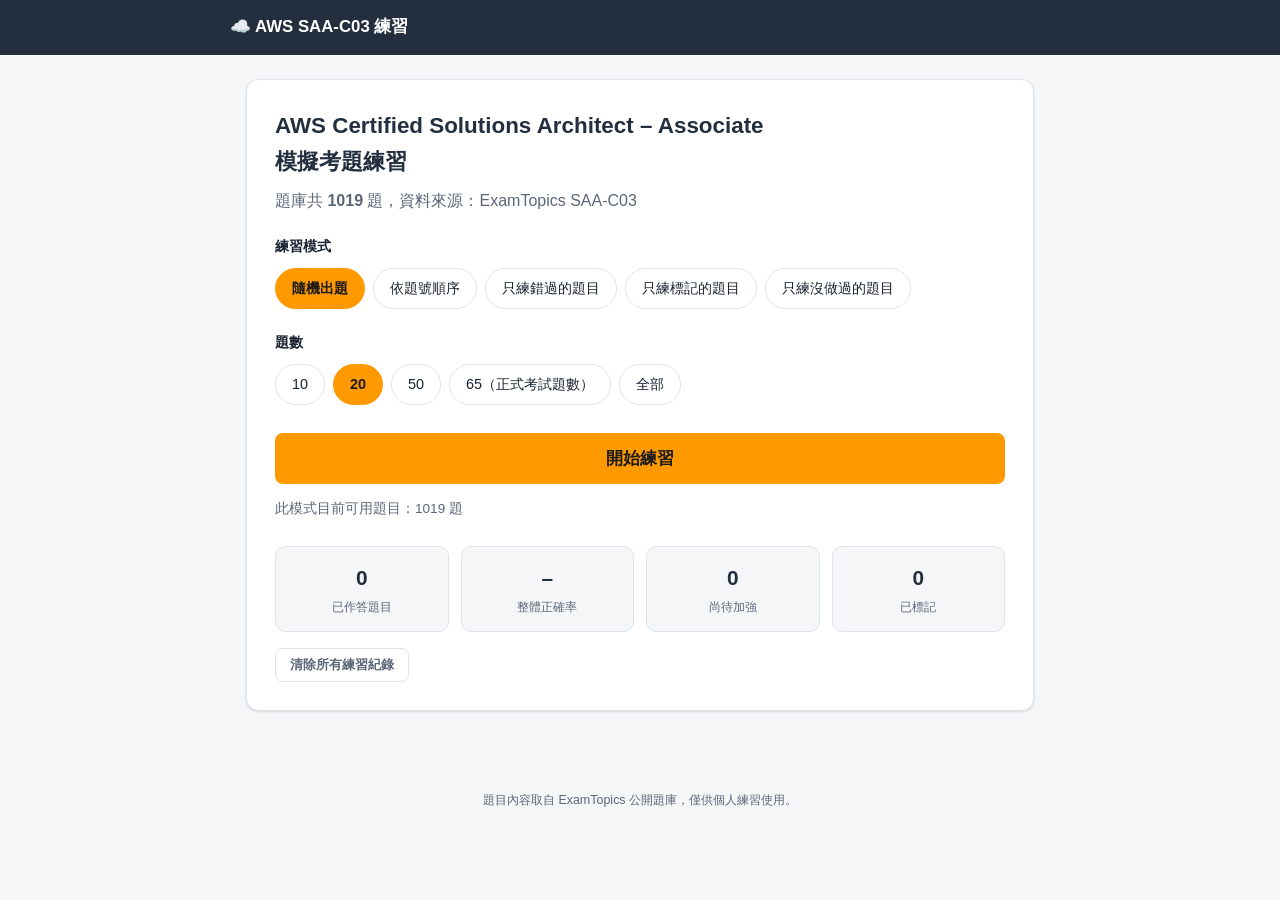
==== index.html @ 07bddae2 "Add AWS SAA-C03 practice quiz static site Parses 1019 questions/answers from the ExamTopics SAA-C03 " ====
<!doctype html>
<html lang="zh-Hant">
<head>
<meta charset="UTF-8" />
<meta name="viewport" content="width=device-width, initial-scale=1.0" />
<title>AWS SAA-C03 模擬考題練習</title>
<link rel="icon" href="data:image/svg+xml,<svg xmlns=%22http://www.w3.org/2000/svg%22 viewBox=%220 0 100 100%22><text y=%22.9em%22 font-size=%2290%22>☁️</text></svg>" />
<link rel="stylesheet" href="css/style.css" />
</head>
<body>
<header class="topbar">
  <div class="topbar-inner">
    <span class="brand">☁️ AWS SAA-C03 練習</span>
    <span id="globalStats" class="global-stats"></span>
  </div>
</header>

<main id="app">

  <!-- START SCREEN -->
  <section id="startScreen" class="screen">
    <div class="card start-card">
      <h1>AWS Certified Solutions Architect – Associate<br>模擬考題練習</h1>
      <p class="subtitle">題庫共 <strong id="totalCount">–</strong> 題，資料來源：ExamTopics SAA-C03</p>

      <div class="field-group">
        <label>練習模式</label>
        <div class="radio-row" id="modeSelect">
          <label class="radio-pill"><input type="radio" name="mode" value="random" checked><span>隨機出題</span></label>
          <label class="radio-pill"><input type="radio" name="mode" value="sequential"><span>依題號順序</span></label>
          <label class="radio-pill"><input type="radio" name="mode" value="wrong"><span>只練錯過的題目</span></label>
          <label class="radio-pill"><input type="radio" name="mode" value="bookmark"><span>只練標記的題目</span></label>
          <label class="radio-pill"><input type="radio" name="mode" value="unseen"><span>只練沒做過的題目</span></label>
        </div>
      </div>

      <div class="field-group" id="countGroup">
        <label>題數</label>
        <div class="radio-row" id="countSelect">
          <label class="radio-pill"><input type="radio" name="count" value="10"><span>10</span></label>
          <label class="radio-pill"><input type="radio" name="count" value="20" checked><span>20</span></label>
          <label class="radio-pill"><input type="radio" name="count" value="50"><span>50</span></label>
          <label class="radio-pill"><input type="radio" name="count" value="65"><span>65（正式考試題數）</span></label>
          <label class="radio-pill"><input type="radio" name="count" value="all"><span>全部</span></label>
        </div>
      </div>

      <button id="startBtn" class="btn btn-primary btn-large">開始練習</button>

      <p id="modeHint" class="hint"></p>

      <div class="stats-panel">
        <div class="stat-box">
          <div class="stat-value" id="statAttempted">0</div>
          <div class="stat-label">已作答題目</div>
        </div>
        <div class="stat-box">
          <div class="stat-value" id="statAccuracy">–</div>
          <div class="stat-label">整體正確率</div>
        </div>
        <div class="stat-box">
          <div class="stat-value" id="statWrong">0</div>
          <div class="stat-label">尚待加強</div>
        </div>
        <div class="stat-box">
          <div class="stat-value" id="statBookmark">0</div>
          <div class="stat-label">已標記</div>
        </div>
      </div>
      <button id="resetStatsBtn" class="btn btn-ghost btn-small">清除所有練習紀錄</button>
    </div>
  </section>

  <!-- QUIZ SCREEN -->
  <section id="quizScreen" class="screen hidden">
    <div class="quiz-header">
      <button id="quitBtn" class="btn btn-ghost btn-small">← 結束本次練習</button>
      <div class="progress-wrap">
        <div class="progress-bar"><div id="progressFill" class="progress-fill"></div></div>
        <span id="progressText" class="progress-text"></span>
      </div>
      <div class="score-live">得分 <strong id="liveScore">0</strong></div>
    </div>

    <div class="card question-card">
      <div class="q-meta">
        <span class="q-number" id="qNumber"></span>
        <button id="bookmarkBtn" class="bookmark-btn" title="標記此題">☆</button>
      </div>
      <p class="q-text" id="qText"></p>
      <p class="q-choose-hint" id="qChooseHint"></p>
      <div id="optionsList" class="options-list"></div>

      <div class="answer-actions">
        <button id="submitBtn" class="btn btn-primary" disabled>提交答案</button>
        <button id="nextBtn" class="btn btn-primary hidden">下一題 →</button>
      </div>

      <div id="feedback" class="feedback hidden"></div>
    </div>
  </section>

  <!-- RESULT SCREEN -->
  <section id="resultScreen" class="screen hidden">
    <div class="card result-card">
      <h2>練習結果</h2>
      <div class="result-score" id="resultScore"></div>
      <div class="result-bar-wrap"><div id="resultBarFill" class="result-bar-fill"></div></div>
      <div id="missedList" class="missed-list"></div>
      <div class="result-actions">
        <button id="reviewMissedBtn" class="btn btn-primary hidden">複習答錯的題目</button>
        <button id="backHomeBtn" class="btn btn-ghost">回首頁</button>
      </div>
    </div>
  </section>

</main>

<footer class="site-footer">
  題目內容取自 ExamTopics 公開題庫，僅供個人練習使用。
</footer>

<script src="js/app.js"></script>
</body>
</html>
---- css/style.css ----
:root {
  --bg: #f4f6f8;
  --surface: #ffffff;
  --text: #1a2331;
  --text-dim: #5b6779;
  --border: #dfe4ea;
  --primary: #ff9900;
  --primary-dark: #e08600;
  --navy: #232f3e;
  --green: #1a7f37;
  --green-bg: #e6f6ea;
  --red: #cf222e;
  --red-bg: #fdedee;
  --radius: 12px;
  --shadow: 0 1px 3px rgba(16, 24, 40, 0.08), 0 1px 2px rgba(16, 24, 40, 0.06);
}

@media (prefers-color-scheme: dark) {
  :root {
    --bg: #14181f;
    --surface: #1c222c;
    --text: #e8ecf1;
    --text-dim: #99a3b3;
    --border: #2c3441;
    --primary: #ff9900;
    --primary-dark: #ffb84d;
    --navy: #0f141c;
    --green: #4ade80;
    --green-bg: #123322;
    --red: #ff6b6b;
    --red-bg: #3a1f22;
    --shadow: 0 1px 3px rgba(0, 0, 0, 0.4), 0 1px 2px rgba(0, 0, 0, 0.3);
  }
}

* { box-sizing: border-box; }

body {
  margin: 0;
  font-family: -apple-system, BlinkMacSystemFont, "Segoe UI", "PingFang TC", "Noto Sans TC", Roboto, sans-serif;
  background: var(--bg);
  color: var(--text);
  line-height: 1.6;
}

.topbar {
  background: var(--navy);
  color: #fff;
  padding: 14px 20px;
  position: sticky;
  top: 0;
  z-index: 10;
}
.topbar-inner {
  max-width: 820px;
  margin: 0 auto;
  display: flex;
  justify-content: space-between;
  align-items: center;
}
.brand { font-weight: 700; font-size: 1.05rem; }
.global-stats { font-size: 0.85rem; color: #cbd5e1; }

main#app {
  max-width: 820px;
  margin: 0 auto;
  padding: 24px 16px 60px;
}

.card {
  background: var(--surface);
  border: 1px solid var(--border);
  border-radius: var(--radius);
  box-shadow: var(--shadow);
  padding: 28px;
}

.hidden { display: none !important; }

/* Start screen */
.start-card h1 {
  font-size: 1.4rem;
  margin: 0 0 8px;
  color: var(--navy);
}
@media (prefers-color-scheme: dark) { .start-card h1 { color: var(--text); } }
.subtitle { color: var(--text-dim); margin-top: 0; }

.field-group { margin: 22px 0; }
.field-group > label { display: block; font-weight: 600; margin-bottom: 10px; font-size: 0.9rem; }

.radio-row { display: flex; flex-wrap: wrap; gap: 8px; }
.radio-pill {
  border: 1px solid var(--border);
  border-radius: 999px;
  padding: 8px 16px;
  cursor: pointer;
  font-size: 0.9rem;
  transition: all 0.15s;
  user-select: none;
}
.radio-pill input { display: none; }
.radio-pill:has(input:checked) {
  background: var(--primary);
  border-color: var(--primary);
  color: #1a1a1a;
  font-weight: 600;
}
.radio-pill:hover { border-color: var(--primary); }

.hint { color: var(--text-dim); font-size: 0.85rem; min-height: 1.2em; }

.btn {
  border: none;
  border-radius: 8px;
  padding: 12px 22px;
  font-size: 0.95rem;
  font-weight: 600;
  cursor: pointer;
  transition: all 0.15s;
}
.btn:disabled { opacity: 0.45; cursor: not-allowed; }
.btn-primary { background: var(--primary); color: #1a1a1a; }
.btn-primary:hover:not(:disabled) { background: var(--primary-dark); }
.btn-ghost { background: transparent; color: var(--text-dim); border: 1px solid var(--border); }
.btn-ghost:hover { border-color: var(--text-dim); color: var(--text); }
.btn-large { width: 100%; padding: 14px; font-size: 1.05rem; margin-top: 6px; }
.btn-small { padding: 7px 14px; font-size: 0.82rem; }

.stats-panel {
  display: grid;
  grid-template-columns: repeat(4, 1fr);
  gap: 12px;
  margin: 26px 0 16px;
}
.stat-box {
  background: var(--bg);
  border: 1px solid var(--border);
  border-radius: 10px;
  padding: 14px 8px;
  text-align: center;
}
.stat-value { font-size: 1.3rem; font-weight: 700; color: var(--navy); }
@media (prefers-color-scheme: dark) { .stat-value { color: var(--primary); } }
.stat-label { font-size: 0.75rem; color: var(--text-dim); margin-top: 4px; }

@media (max-width: 560px) {
  .stats-panel { grid-template-columns: repeat(2, 1fr); }
}

/* Quiz screen */
.quiz-header {
  display: flex;
  align-items: center;
  gap: 16px;
  margin-bottom: 18px;
  flex-wrap: wrap;
}
.progress-wrap { flex: 1; min-width: 160px; }
.progress-bar {
  height: 8px;
  background: var(--border);
  border-radius: 4px;
  overflow: hidden;
}
.progress-fill { height: 100%; background: var(--primary); transition: width 0.25s; }
.progress-text { font-size: 0.8rem; color: var(--text-dim); }
.score-live { font-size: 0.9rem; color: var(--text-dim); white-space: nowrap; }
.score-live strong { color: var(--navy); }
@media (prefers-color-scheme: dark) { .score-live strong { color: var(--primary); } }

.q-meta { display: flex; justify-content: space-between; align-items: center; margin-bottom: 10px; }
.q-number { font-weight: 700; color: var(--primary-dark); font-size: 0.95rem; }
.bookmark-btn {
  background: none;
  border: none;
  font-size: 1.4rem;
  cursor: pointer;
  color: var(--text-dim);
  line-height: 1;
}
.bookmark-btn.active { color: var(--primary); }

.q-text { font-size: 1.05rem; white-space: pre-wrap; margin: 0 0 6px; }
.q-choose-hint { font-size: 0.8rem; color: var(--text-dim); margin: 0 0 16px; font-style: italic; }

.options-list { display: flex; flex-direction: column; gap: 10px; margin-bottom: 22px; }
.option {
  display: flex;
  align-items: flex-start;
  gap: 12px;
  border: 1px solid var(--border);
  border-radius: 10px;
  padding: 12px 14px;
  cursor: pointer;
  transition: all 0.12s;
}
.option:hover { border-color: var(--primary); }
.option.selected { border-color: var(--primary); background: rgba(255, 153, 0, 0.08); }
.option input { margin-top: 3px; flex-shrink: 0; }
.option .opt-letter { font-weight: 700; color: var(--primary-dark); flex-shrink: 0; }
.option .opt-text { white-space: pre-wrap; }

.option.correct { border-color: var(--green); background: var(--green-bg); }
.option.incorrect { border-color: var(--red); background: var(--red-bg); }
.option.disabled { cursor: default; }

.answer-actions { display: flex; gap: 10px; }

.feedback {
  margin-top: 18px;
  padding: 14px 16px;
  border-radius: 10px;
  font-weight: 600;
}
.feedback.correct { background: var(--green-bg); color: var(--green); }
.feedback.incorrect { background: var(--red-bg); color: var(--red); }
.feedback .fb-detail { font-weight: 400; font-size: 0.85rem; margin-top: 4px; color: var(--text-dim); }

/* Result screen */
.result-card { text-align: center; }
.result-score { font-size: 2.4rem; font-weight: 800; color: var(--navy); margin: 10px 0; }
@media (prefers-color-scheme: dark) { .result-score { color: var(--primary); } }
.result-bar-wrap { height: 10px; background: var(--border); border-radius: 5px; overflow: hidden; margin-bottom: 26px; }
.result-bar-fill { height: 100%; background: var(--primary); }

.missed-list { text-align: left; margin-bottom: 20px; }
.missed-list h3 { font-size: 0.9rem; color: var(--text-dim); margin-bottom: 8px; }
.missed-item {
  display: flex;
  justify-content: space-between;
  padding: 8px 10px;
  border-bottom: 1px solid var(--border);
  font-size: 0.88rem;
}
.result-actions { display: flex; gap: 10px; justify-content: center; flex-wrap: wrap; }

.site-footer {
  text-align: center;
  color: var(--text-dim);
  font-size: 0.78rem;
  padding: 20px;
}
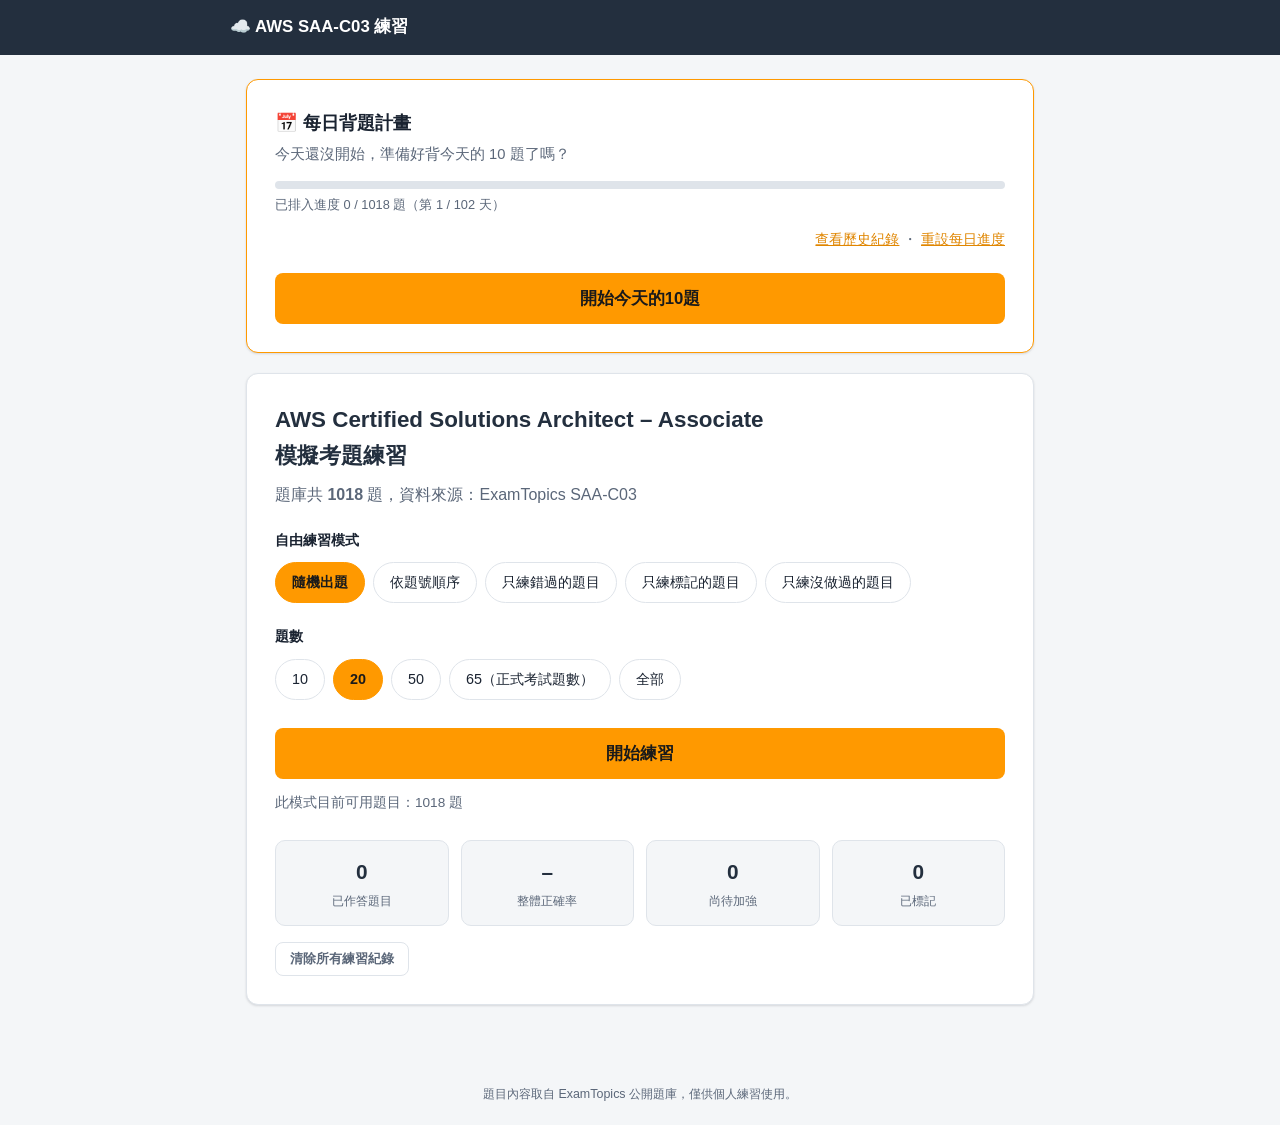
==== commit 7342f049: "Add daily 10-question memorization plan with streak tracking Adds a "每日背題計畫" card that assigns the n" ====
--- a/index.html
+++ b/index.html
@@ -19,12 +19,33 @@
 
   <!-- START SCREEN -->
   <section id="startScreen" class="screen">
+    <div class="card daily-card">
+      <h2 class="daily-title">📅 每日背題計畫</h2>
+      <p class="daily-status" id="dailyStatus">載入中…</p>
+
+      <div class="progress-bar daily-progress-bar"><div id="dailyProgressFill" class="progress-fill"></div></div>
+      <p class="daily-progress-text" id="dailyProgressText"></p>
+
+      <div class="daily-meta-row">
+        <span id="dailyStreak"></span>
+        <span>
+          <button id="dailyHistoryToggle" class="link-btn">查看歷史紀錄</button>
+          ・
+          <button id="dailyResetBtn" class="link-btn">重設每日進度</button>
+        </span>
+      </div>
+
+      <div id="dailyHistoryPanel" class="daily-history-panel hidden"></div>
+
+      <button id="dailyStartBtn" class="btn btn-primary btn-large">開始今天的10題</button>
+    </div>
+
     <div class="card start-card">
       <h1>AWS Certified Solutions Architect – Associate<br>模擬考題練習</h1>
       <p class="subtitle">題庫共 <strong id="totalCount">–</strong> 題，資料來源：ExamTopics SAA-C03</p>
 
       <div class="field-group">
-        <label>練習模式</label>
+        <label>自由練習模式</label>
         <div class="radio-row" id="modeSelect">
           <label class="radio-pill"><input type="radio" name="mode" value="random" checked><span>隨機出題</span></label>
           <label class="radio-pill"><input type="radio" name="mode" value="sequential"><span>依題號順序</span></label>
--- a/css/style.css
+++ b/css/style.css
@@ -77,6 +77,47 @@
 
 .hidden { display: none !important; }
 
+/* Daily plan card */
+.daily-card { margin-bottom: 20px; border-color: var(--primary); }
+.daily-title { margin: 0 0 6px; font-size: 1.15rem; }
+.daily-status { margin: 0 0 14px; color: var(--text-dim); font-size: 0.92rem; }
+.daily-progress-bar { margin-bottom: 6px; }
+.daily-progress-text { margin: 0 0 14px; font-size: 0.8rem; color: var(--text-dim); }
+.daily-meta-row {
+  display: flex;
+  justify-content: space-between;
+  align-items: center;
+  margin-bottom: 16px;
+  font-size: 0.85rem;
+  color: var(--text-dim);
+}
+.link-btn {
+  background: none;
+  border: none;
+  color: var(--primary-dark);
+  cursor: pointer;
+  font-size: 0.85rem;
+  text-decoration: underline;
+  padding: 0;
+}
+.daily-history-panel {
+  border: 1px solid var(--border);
+  border-radius: 10px;
+  padding: 6px 12px;
+  margin-bottom: 16px;
+  max-height: 220px;
+  overflow-y: auto;
+}
+.daily-history-row {
+  display: flex;
+  justify-content: space-between;
+  padding: 7px 0;
+  border-bottom: 1px solid var(--border);
+  font-size: 0.85rem;
+}
+.daily-history-row:last-child { border-bottom: none; }
+.daily-history-row .dh-score.full { color: var(--green); font-weight: 600; }
+
 /* Start screen */
 .start-card h1 {
   font-size: 1.4rem;
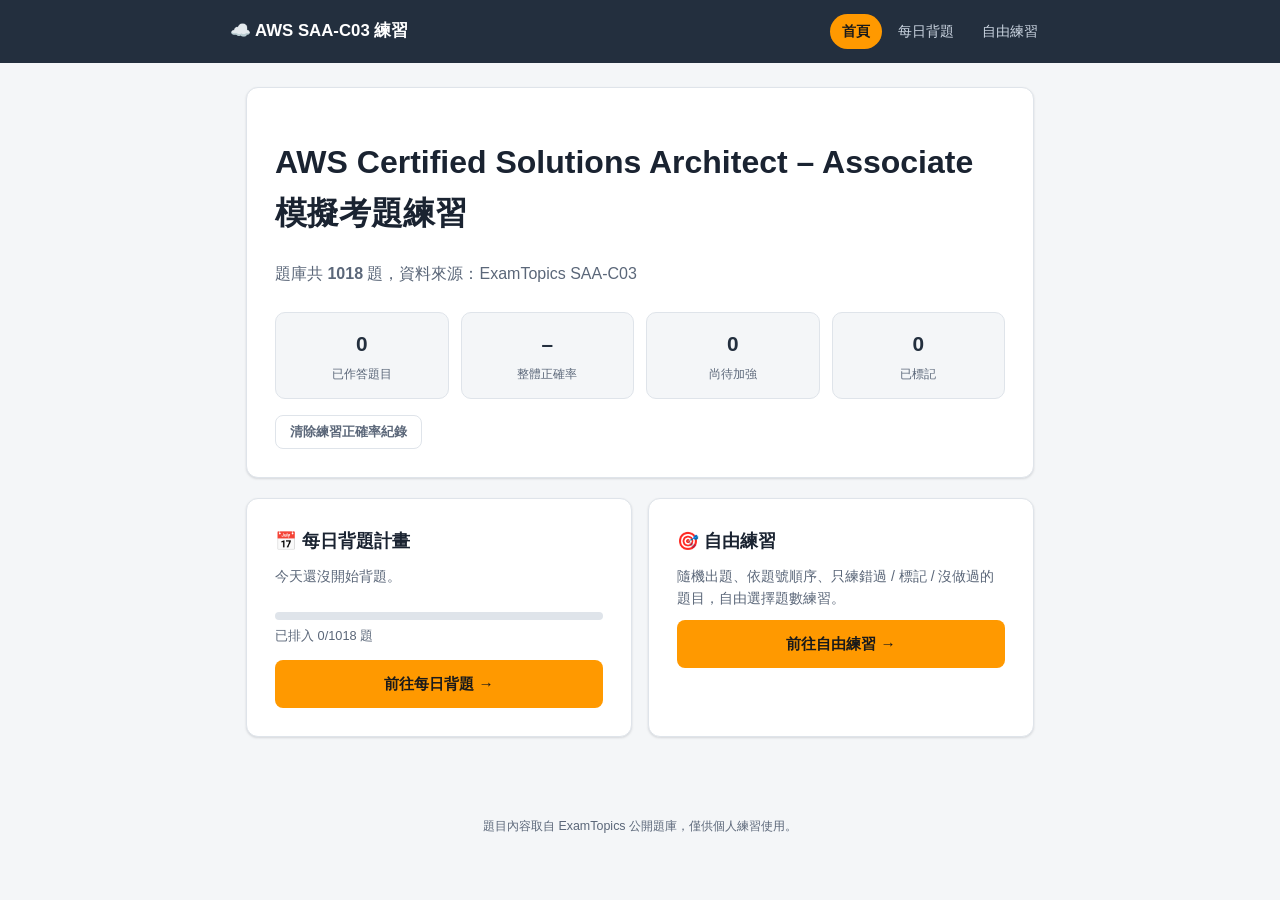
==== commit 00e785da: "Split single-page app into separate pages per feature Home (index.html), daily plan (daily.html), an" ====
--- a/index.html
+++ b/index.html
@@ -11,129 +11,56 @@
 <header class="topbar">
   <div class="topbar-inner">
     <span class="brand">☁️ AWS SAA-C03 練習</span>
-    <span id="globalStats" class="global-stats"></span>
+    <nav class="nav-tabs">
+      <a href="index.html" class="nav-tab active">首頁</a>
+      <a href="daily.html" class="nav-tab">每日背題</a>
+      <a href="practice.html" class="nav-tab">自由練習</a>
+    </nav>
   </div>
 </header>
 
 <main id="app">
 
-  <!-- START SCREEN -->
-  <section id="startScreen" class="screen">
-    <div class="card daily-card">
-      <h2 class="daily-title">📅 每日背題計畫</h2>
-      <p class="daily-status" id="dailyStatus">載入中…</p>
+  <div class="card home-card">
+    <h1>AWS Certified Solutions Architect – Associate<br>模擬考題練習</h1>
+    <p class="subtitle">題庫共 <strong id="totalCount">–</strong> 題，資料來源：ExamTopics SAA-C03</p>
 
-      <div class="progress-bar daily-progress-bar"><div id="dailyProgressFill" class="progress-fill"></div></div>
-      <p class="daily-progress-text" id="dailyProgressText"></p>
-
-      <div class="daily-meta-row">
-        <span id="dailyStreak"></span>
-        <span>
-          <button id="dailyHistoryToggle" class="link-btn">查看歷史紀錄</button>
-          ・
-          <button id="dailyResetBtn" class="link-btn">重設每日進度</button>
-        </span>
+    <div class="stats-panel">
+      <div class="stat-box">
+        <div class="stat-value" id="statAttempted">0</div>
+        <div class="stat-label">已作答題目</div>
       </div>
-
-      <div id="dailyHistoryPanel" class="daily-history-panel hidden"></div>
-
-      <button id="dailyStartBtn" class="btn btn-primary btn-large">開始今天的10題</button>
-    </div>
-
-    <div class="card start-card">
-      <h1>AWS Certified Solutions Architect – Associate<br>模擬考題練習</h1>
-      <p class="subtitle">題庫共 <strong id="totalCount">–</strong> 題，資料來源：ExamTopics SAA-C03</p>
-
-      <div class="field-group">
-        <label>自由練習模式</label>
-        <div class="radio-row" id="modeSelect">
-          <label class="radio-pill"><input type="radio" name="mode" value="random" checked><span>隨機出題</span></label>
-          <label class="radio-pill"><input type="radio" name="mode" value="sequential"><span>依題號順序</span></label>
-          <label class="radio-pill"><input type="radio" name="mode" value="wrong"><span>只練錯過的題目</span></label>
-          <label class="radio-pill"><input type="radio" name="mode" value="bookmark"><span>只練標記的題目</span></label>
-          <label class="radio-pill"><input type="radio" name="mode" value="unseen"><span>只練沒做過的題目</span></label>
-        </div>
+      <div class="stat-box">
+        <div class="stat-value" id="statAccuracy">–</div>
+        <div class="stat-label">整體正確率</div>
       </div>
-
-      <div class="field-group" id="countGroup">
-        <label>題數</label>
-        <div class="radio-row" id="countSelect">
-          <label class="radio-pill"><input type="radio" name="count" value="10"><span>10</span></label>
-          <label class="radio-pill"><input type="radio" name="count" value="20" checked><span>20</span></label>
-          <label class="radio-pill"><input type="radio" name="count" value="50"><span>50</span></label>
-          <label class="radio-pill"><input type="radio" name="count" value="65"><span>65（正式考試題數）</span></label>
-          <label class="radio-pill"><input type="radio" name="count" value="all"><span>全部</span></label>
-        </div>
+      <div class="stat-box">
+        <div class="stat-value" id="statWrong">0</div>
+        <div class="stat-label">尚待加強</div>
       </div>
-
-      <button id="startBtn" class="btn btn-primary btn-large">開始練習</button>
-
-      <p id="modeHint" class="hint"></p>
-
-      <div class="stats-panel">
-        <div class="stat-box">
-          <div class="stat-value" id="statAttempted">0</div>
-          <div class="stat-label">已作答題目</div>
-        </div>
-        <div class="stat-box">
-          <div class="stat-value" id="statAccuracy">–</div>
-          <div class="stat-label">整體正確率</div>
-        </div>
-        <div class="stat-box">
-          <div class="stat-value" id="statWrong">0</div>
-          <div class="stat-label">尚待加強</div>
-        </div>
-        <div class="stat-box">
-          <div class="stat-value" id="statBookmark">0</div>
-          <div class="stat-label">已標記</div>
-        </div>
-      </div>
-      <button id="resetStatsBtn" class="btn btn-ghost btn-small">清除所有練習紀錄</button>
-    </div>
-  </section>
-
-  <!-- QUIZ SCREEN -->
-  <section id="quizScreen" class="screen hidden">
-    <div class="quiz-header">
-      <button id="quitBtn" class="btn btn-ghost btn-small">← 結束本次練習</button>
-      <div class="progress-wrap">
-        <div class="progress-bar"><div id="progressFill" class="progress-fill"></div></div>
-        <span id="progressText" class="progress-text"></span>
-      </div>
-      <div class="score-live">得分 <strong id="liveScore">0</strong></div>
-    </div>
-
-    <div class="card question-card">
-      <div class="q-meta">
-        <span class="q-number" id="qNumber"></span>
-        <button id="bookmarkBtn" class="bookmark-btn" title="標記此題">☆</button>
-      </div>
-      <p class="q-text" id="qText"></p>
-      <p class="q-choose-hint" id="qChooseHint"></p>
-      <div id="optionsList" class="options-list"></div>
-
-      <div class="answer-actions">
-        <button id="submitBtn" class="btn btn-primary" disabled>提交答案</button>
-        <button id="nextBtn" class="btn btn-primary hidden">下一題 →</button>
-      </div>
-
-      <div id="feedback" class="feedback hidden"></div>
-    </div>
-  </section>
-
-  <!-- RESULT SCREEN -->
-  <section id="resultScreen" class="screen hidden">
-    <div class="card result-card">
-      <h2>練習結果</h2>
-      <div class="result-score" id="resultScore"></div>
-      <div class="result-bar-wrap"><div id="resultBarFill" class="result-bar-fill"></div></div>
-      <div id="missedList" class="missed-list"></div>
-      <div class="result-actions">
-        <button id="reviewMissedBtn" class="btn btn-primary hidden">複習答錯的題目</button>
-        <button id="backHomeBtn" class="btn btn-ghost">回首頁</button>
+      <div class="stat-box">
+        <div class="stat-value" id="statBookmark">0</div>
+        <div class="stat-label">已標記</div>
       </div>
     </div>
-  </section>
+    <button id="resetStatsBtn" class="btn btn-ghost btn-small">清除練習正確率紀錄</button>
+  </div>
+
+  <div class="nav-cards">
+    <a href="daily.html" class="card nav-card">
+      <h2>📅 每日背題計畫</h2>
+      <p id="homeDailyStatus" class="nav-card-status">載入中…</p>
+      <div class="progress-bar"><div id="homeDailyProgressFill" class="progress-fill"></div></div>
+      <p class="nav-card-hint" id="homeDailyStreak"></p>
+      <span class="btn btn-primary nav-card-btn">前往每日背題 →</span>
+    </a>
+
+    <a href="practice.html" class="card nav-card">
+      <h2>🎯 自由練習</h2>
+      <p class="nav-card-status">隨機出題、依題號順序、只練錯過 / 標記 / 沒做過的題目，自由選擇題數練習。</p>
+      <span class="btn btn-primary nav-card-btn">前往自由練習 →</span>
+    </a>
+  </div>
 
 </main>
 
--- a/css/style.css
+++ b/css/style.css
@@ -59,7 +59,22 @@
   align-items: center;
 }
 .brand { font-weight: 700; font-size: 1.05rem; }
-.global-stats { font-size: 0.85rem; color: #cbd5e1; }
+
+.nav-tabs { display: flex; gap: 4px; }
+.nav-tab {
+  color: #cbd5e1;
+  text-decoration: none;
+  font-size: 0.88rem;
+  padding: 6px 12px;
+  border-radius: 999px;
+  transition: all 0.15s;
+}
+.nav-tab:hover { background: rgba(255, 255, 255, 0.08); color: #fff; }
+.nav-tab.active { background: var(--primary); color: #1a1a1a; font-weight: 600; }
+
+@media (max-width: 480px) {
+  .topbar-inner { flex-direction: column; gap: 8px; align-items: flex-start; }
+}
 
 main#app {
   max-width: 820px;
@@ -118,6 +133,28 @@
 .daily-history-row:last-child { border-bottom: none; }
 .daily-history-row .dh-score.full { color: var(--green); font-weight: 600; }
 
+/* Home page */
+.home-card { margin-bottom: 20px; }
+.nav-cards {
+  display: grid;
+  grid-template-columns: 1fr 1fr;
+  gap: 16px;
+}
+@media (max-width: 640px) {
+  .nav-cards { grid-template-columns: 1fr; }
+}
+.nav-card {
+  display: block;
+  text-decoration: none;
+  color: inherit;
+  transition: all 0.15s;
+}
+.nav-card:hover { border-color: var(--primary); transform: translateY(-2px); }
+.nav-card h2 { margin: 0 0 10px; font-size: 1.1rem; }
+.nav-card-status { color: var(--text-dim); font-size: 0.88rem; margin: 0 0 10px; min-height: 2.6em; }
+.nav-card-hint { color: var(--text-dim); font-size: 0.8rem; margin: 6px 0 14px; }
+.nav-card-btn { display: inline-block; width: 100%; text-align: center; box-sizing: border-box; }
+
 /* Start screen */
 .start-card h1 {
   font-size: 1.4rem;
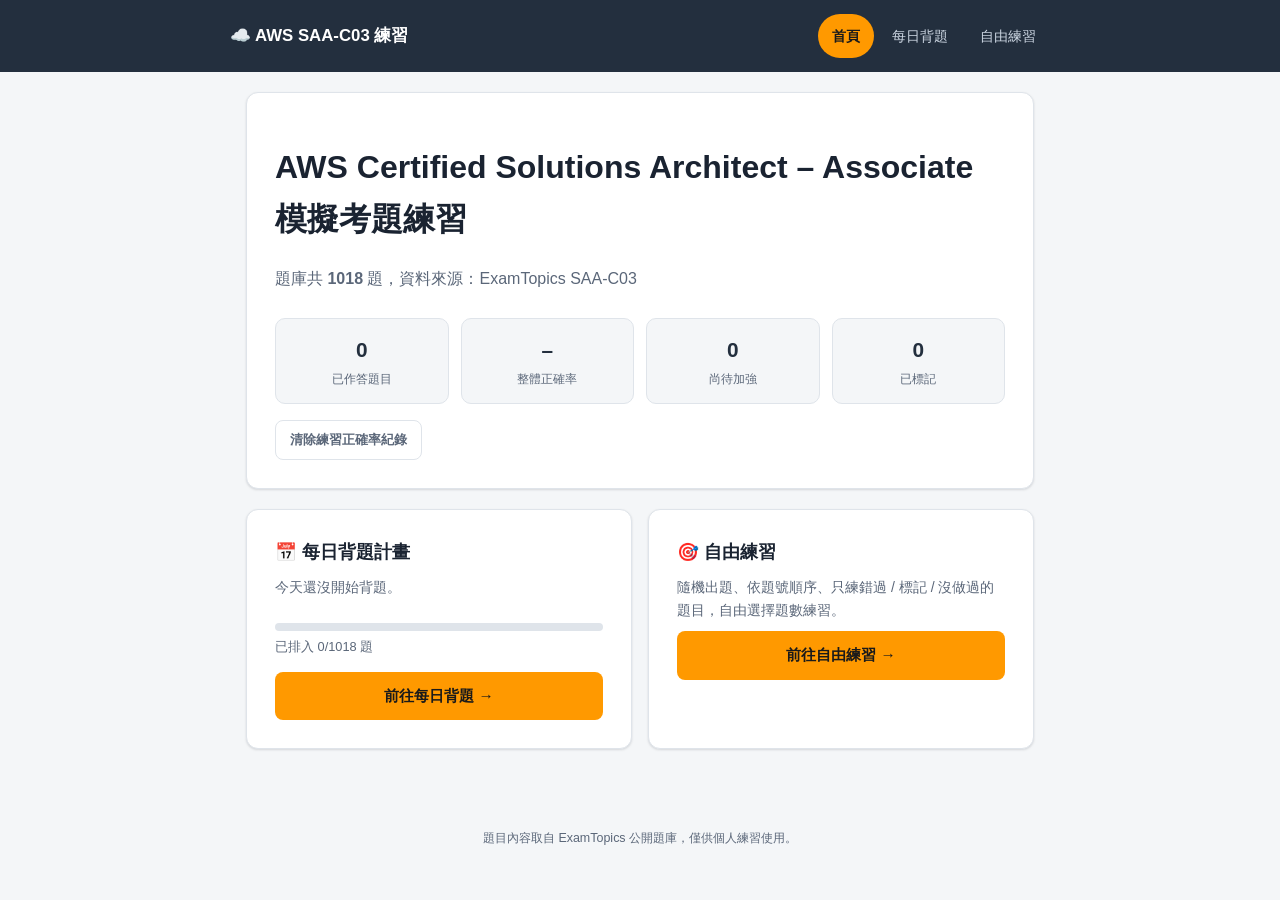
==== commit 8b51592a: "Improve mobile experience across all pages - Pin the submit/next button to the bottom of the screen " ====
--- a/index.html
+++ b/index.html
@@ -2,9 +2,18 @@
 <html lang="zh-Hant">
 <head>
 <meta charset="UTF-8" />
-<meta name="viewport" content="width=device-width, initial-scale=1.0" />
+<meta name="viewport" content="width=device-width, initial-scale=1.0, viewport-fit=cover" />
+<meta name="theme-color" content="#232f3e" media="(prefers-color-scheme: light)" />
+<meta name="theme-color" content="#0f141c" media="(prefers-color-scheme: dark)" />
+<meta name="mobile-web-app-capable" content="yes" />
+<meta name="apple-mobile-web-app-capable" content="yes" />
+<meta name="apple-mobile-web-app-status-bar-style" content="black-translucent" />
+<meta name="apple-mobile-web-app-title" content="SAA練習" />
+<meta name="format-detection" content="telephone=no" />
 <title>AWS SAA-C03 模擬考題練習</title>
 <link rel="icon" href="data:image/svg+xml,<svg xmlns=%22http://www.w3.org/2000/svg%22 viewBox=%220 0 100 100%22><text y=%22.9em%22 font-size=%2290%22>☁️</text></svg>" />
+<link rel="apple-touch-icon" href="data:image/svg+xml,<svg xmlns=%22http://www.w3.org/2000/svg%22 viewBox=%220 0 100 100%22><rect width=%22100%22 height=%22100%22 rx=%2220%22 fill=%22%23232f3e%22/><text x=%2250%22 y=%2262%22 font-size=%2255%22 text-anchor=%22middle%22>☁️</text></svg>" />
+<link rel="manifest" href="manifest.json" />
 <link rel="stylesheet" href="css/style.css" />
 </head>
 <body>
--- a/css/style.css
+++ b/css/style.css
@@ -33,7 +33,12 @@
   }
 }
 
-* { box-sizing: border-box; }
+* { box-sizing: border-box; -webkit-tap-highlight-color: transparent; }
+.btn, .radio-pill, .option, .nav-tab, .nav-card, .bookmark-btn, .link-btn {
+  touch-action: manipulation;
+}
+
+html { -webkit-text-size-adjust: 100%; }
 
 body {
   margin: 0;
@@ -41,12 +46,15 @@
   background: var(--bg);
   color: var(--text);
   line-height: 1.6;
+  overflow-x: hidden;
 }
 
 .topbar {
   background: var(--navy);
   color: #fff;
   padding: 14px 20px;
+  padding-left: max(20px, calc(env(safe-area-inset-left) + 12px));
+  padding-right: max(20px, calc(env(safe-area-inset-right) + 12px));
   position: sticky;
   top: 0;
   z-index: 10;
@@ -65,11 +73,15 @@
   color: #cbd5e1;
   text-decoration: none;
   font-size: 0.88rem;
-  padding: 6px 12px;
+  padding: 10px 14px;
   border-radius: 999px;
   transition: all 0.15s;
+  display: inline-flex;
+  align-items: center;
+  min-height: 44px;
 }
 .nav-tab:hover { background: rgba(255, 255, 255, 0.08); color: #fff; }
+.nav-tab:active { background: rgba(255, 255, 255, 0.12); }
 .nav-tab.active { background: var(--primary); color: #1a1a1a; font-weight: 600; }
 
 @media (max-width: 480px) {
@@ -79,7 +91,9 @@
 main#app {
   max-width: 820px;
   margin: 0 auto;
-  padding: 24px 16px 60px;
+  padding: 20px 16px 60px;
+  padding-left: max(16px, env(safe-area-inset-left));
+  padding-right: max(16px, env(safe-area-inset-right));
 }
 
 .card {
@@ -88,6 +102,11 @@
   border-radius: var(--radius);
   box-shadow: var(--shadow);
   padding: 28px;
+}
+
+@media (max-width: 480px) {
+  main#app { padding-top: 16px; }
+  .card { padding: 18px; }
 }
 
 .hidden { display: none !important; }
@@ -171,12 +190,17 @@
 .radio-pill {
   border: 1px solid var(--border);
   border-radius: 999px;
-  padding: 8px 16px;
+  padding: 10px 16px;
   cursor: pointer;
   font-size: 0.9rem;
   transition: all 0.15s;
   user-select: none;
-}
+  -webkit-touch-callout: none;
+  min-height: 44px;
+  display: flex;
+  align-items: center;
+}
+.radio-pill:active { background: rgba(255, 153, 0, 0.15); }
 .radio-pill input { display: none; }
 .radio-pill:has(input:checked) {
   background: var(--primary);
@@ -196,14 +220,18 @@
   font-weight: 600;
   cursor: pointer;
   transition: all 0.15s;
+  min-height: 44px;
+  -webkit-touch-callout: none;
 }
 .btn:disabled { opacity: 0.45; cursor: not-allowed; }
 .btn-primary { background: var(--primary); color: #1a1a1a; }
 .btn-primary:hover:not(:disabled) { background: var(--primary-dark); }
+.btn-primary:active:not(:disabled) { background: var(--primary-dark); }
 .btn-ghost { background: transparent; color: var(--text-dim); border: 1px solid var(--border); }
 .btn-ghost:hover { border-color: var(--text-dim); color: var(--text); }
+.btn-ghost:active { border-color: var(--text-dim); color: var(--text); }
 .btn-large { width: 100%; padding: 14px; font-size: 1.05rem; margin-top: 6px; }
-.btn-small { padding: 7px 14px; font-size: 0.82rem; }
+.btn-small { padding: 9px 14px; font-size: 0.82rem; min-height: 40px; }
 
 .stats-panel {
   display: grid;
@@ -256,6 +284,10 @@
   cursor: pointer;
   color: var(--text-dim);
   line-height: 1;
+  padding: 10px;
+  margin: -10px;
+  min-width: 44px;
+  min-height: 44px;
 }
 .bookmark-btn.active { color: var(--primary); }
 
@@ -269,13 +301,23 @@
   gap: 12px;
   border: 1px solid var(--border);
   border-radius: 10px;
-  padding: 12px 14px;
+  padding: 14px;
   cursor: pointer;
   transition: all 0.12s;
+  min-height: 44px;
+  user-select: none;
+  -webkit-touch-callout: none;
 }
 .option:hover { border-color: var(--primary); }
+.option:active { border-color: var(--primary); }
 .option.selected { border-color: var(--primary); background: rgba(255, 153, 0, 0.08); }
-.option input { margin-top: 3px; flex-shrink: 0; }
+.option input {
+  margin-top: 2px;
+  flex-shrink: 0;
+  width: 20px;
+  height: 20px;
+  accent-color: var(--primary);
+}
 .option .opt-letter { font-weight: 700; color: var(--primary-dark); flex-shrink: 0; }
 .option .opt-text { white-space: pre-wrap; }
 
@@ -284,6 +326,28 @@
 .option.disabled { cursor: default; }
 
 .answer-actions { display: flex; gap: 10px; }
+
+@media (max-width: 640px) {
+  .quiz-header { flex-wrap: wrap; }
+  .progress-wrap { order: 3; flex-basis: 100%; }
+
+  /* Pin the submit/next button to the bottom of the screen so it's always
+     reachable by thumb, without having to scroll past a long question. */
+  .answer-actions {
+    position: fixed;
+    left: 0;
+    right: 0;
+    bottom: 0;
+    z-index: 20;
+    background: var(--surface);
+    border-top: 1px solid var(--border);
+    box-shadow: 0 -2px 8px rgba(16, 24, 40, 0.08);
+    padding: 12px 16px calc(12px + env(safe-area-inset-bottom));
+    margin: 0;
+  }
+  .answer-actions .btn { flex: 1; }
+  .question-card { padding-bottom: 84px; }
+}
 
 .feedback {
   margin-top: 18px;
@@ -318,4 +382,5 @@
   color: var(--text-dim);
   font-size: 0.78rem;
   padding: 20px;
-}
+  padding-bottom: calc(20px + env(safe-area-inset-bottom));
+}
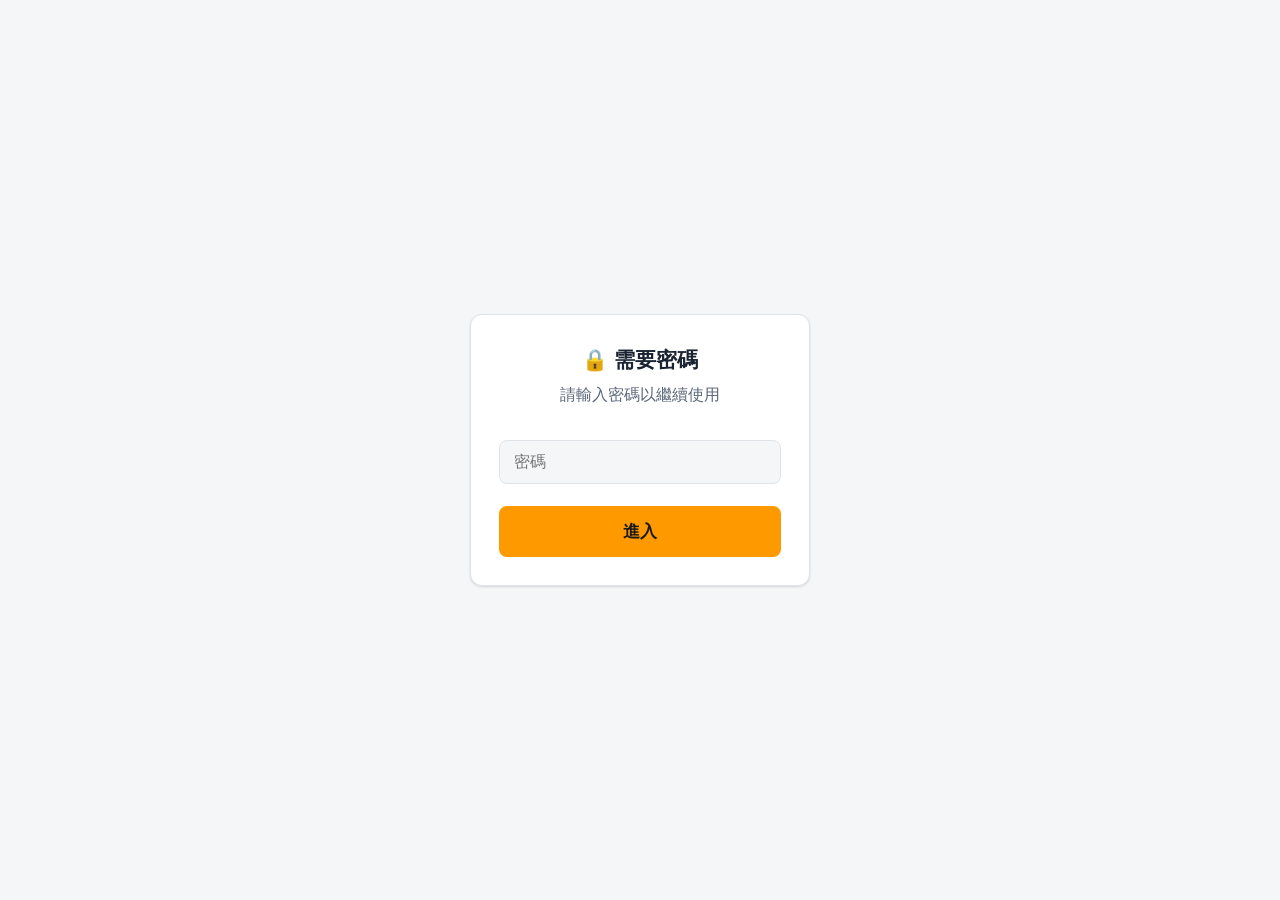
==== commit 05c34bac: "Add client-side password gate Blocks all page content behind a password prompt (checked via SHA-256 " ====
--- a/index.html
+++ b/index.html
@@ -1,6 +1,15 @@
 <!doctype html>
 <html lang="zh-Hant">
 <head>
+<script>
+(function(){
+  try {
+    if (localStorage.getItem("saa_auth_v1") === "1") {
+      document.documentElement.classList.add("auth-ok");
+    }
+  } catch (e) {}
+})();
+</script>
 <meta charset="UTF-8" />
 <meta name="viewport" content="width=device-width, initial-scale=1.0, viewport-fit=cover" />
 <meta name="theme-color" content="#232f3e" media="(prefers-color-scheme: light)" />
@@ -17,6 +26,18 @@
 <link rel="stylesheet" href="css/style.css" />
 </head>
 <body>
+
+<div id="authGate" class="auth-gate">
+  <form id="authForm" class="card auth-box">
+    <h2>🔒 需要密碼</h2>
+    <p class="subtitle">請輸入密碼以繼續使用</p>
+    <input type="password" id="authInput" class="auth-input" placeholder="密碼" autocomplete="current-password" required />
+    <button type="submit" class="btn btn-primary btn-large">進入</button>
+    <p id="authError" class="auth-error hidden">密碼錯誤，請再試一次</p>
+  </form>
+</div>
+
+<div id="siteContent">
 <header class="topbar">
   <div class="topbar-inner">
     <span class="brand">☁️ AWS SAA-C03 練習</span>
@@ -25,6 +46,7 @@
       <a href="daily.html" class="nav-tab">每日背題</a>
       <a href="practice.html" class="nav-tab">自由練習</a>
     </nav>
+    <button id="logoutBtn" class="logout-btn" title="登出">登出</button>
   </div>
 </header>
 
@@ -76,6 +98,7 @@
 <footer class="site-footer">
   題目內容取自 ExamTopics 公開題庫，僅供個人練習使用。
 </footer>
+</div>
 
 <script src="js/app.js"></script>
 </body>
--- a/css/style.css
+++ b/css/style.css
@@ -111,6 +111,47 @@
 
 .hidden { display: none !important; }
 
+/* Auth gate */
+#siteContent { display: none; }
+html.auth-ok #siteContent { display: block; }
+html.auth-ok .auth-gate { display: none; }
+
+.auth-gate {
+  display: flex;
+  min-height: 100vh;
+  align-items: center;
+  justify-content: center;
+  padding: 20px;
+  padding-bottom: calc(20px + env(safe-area-inset-bottom));
+}
+.auth-box { max-width: 340px; width: 100%; text-align: center; }
+.auth-box h2 { margin: 0 0 6px; font-size: 1.3rem; }
+.auth-input {
+  width: 100%;
+  padding: 12px 14px;
+  font-size: 1rem;
+  border: 1px solid var(--border);
+  border-radius: 8px;
+  margin: 16px 0;
+  background: var(--bg);
+  color: var(--text);
+  min-height: 44px;
+}
+.auth-input:focus { outline: none; border-color: var(--primary); }
+.auth-error { color: var(--red); font-size: 0.85rem; margin-top: 14px; }
+
+.logout-btn {
+  background: none;
+  border: none;
+  color: #cbd5e1;
+  cursor: pointer;
+  font-size: 0.82rem;
+  text-decoration: underline;
+  padding: 10px 4px;
+  touch-action: manipulation;
+}
+.logout-btn:hover { color: #fff; }
+
 /* Daily plan card */
 .daily-card { margin-bottom: 20px; border-color: var(--primary); }
 .daily-title { margin: 0 0 6px; font-size: 1.15rem; }
